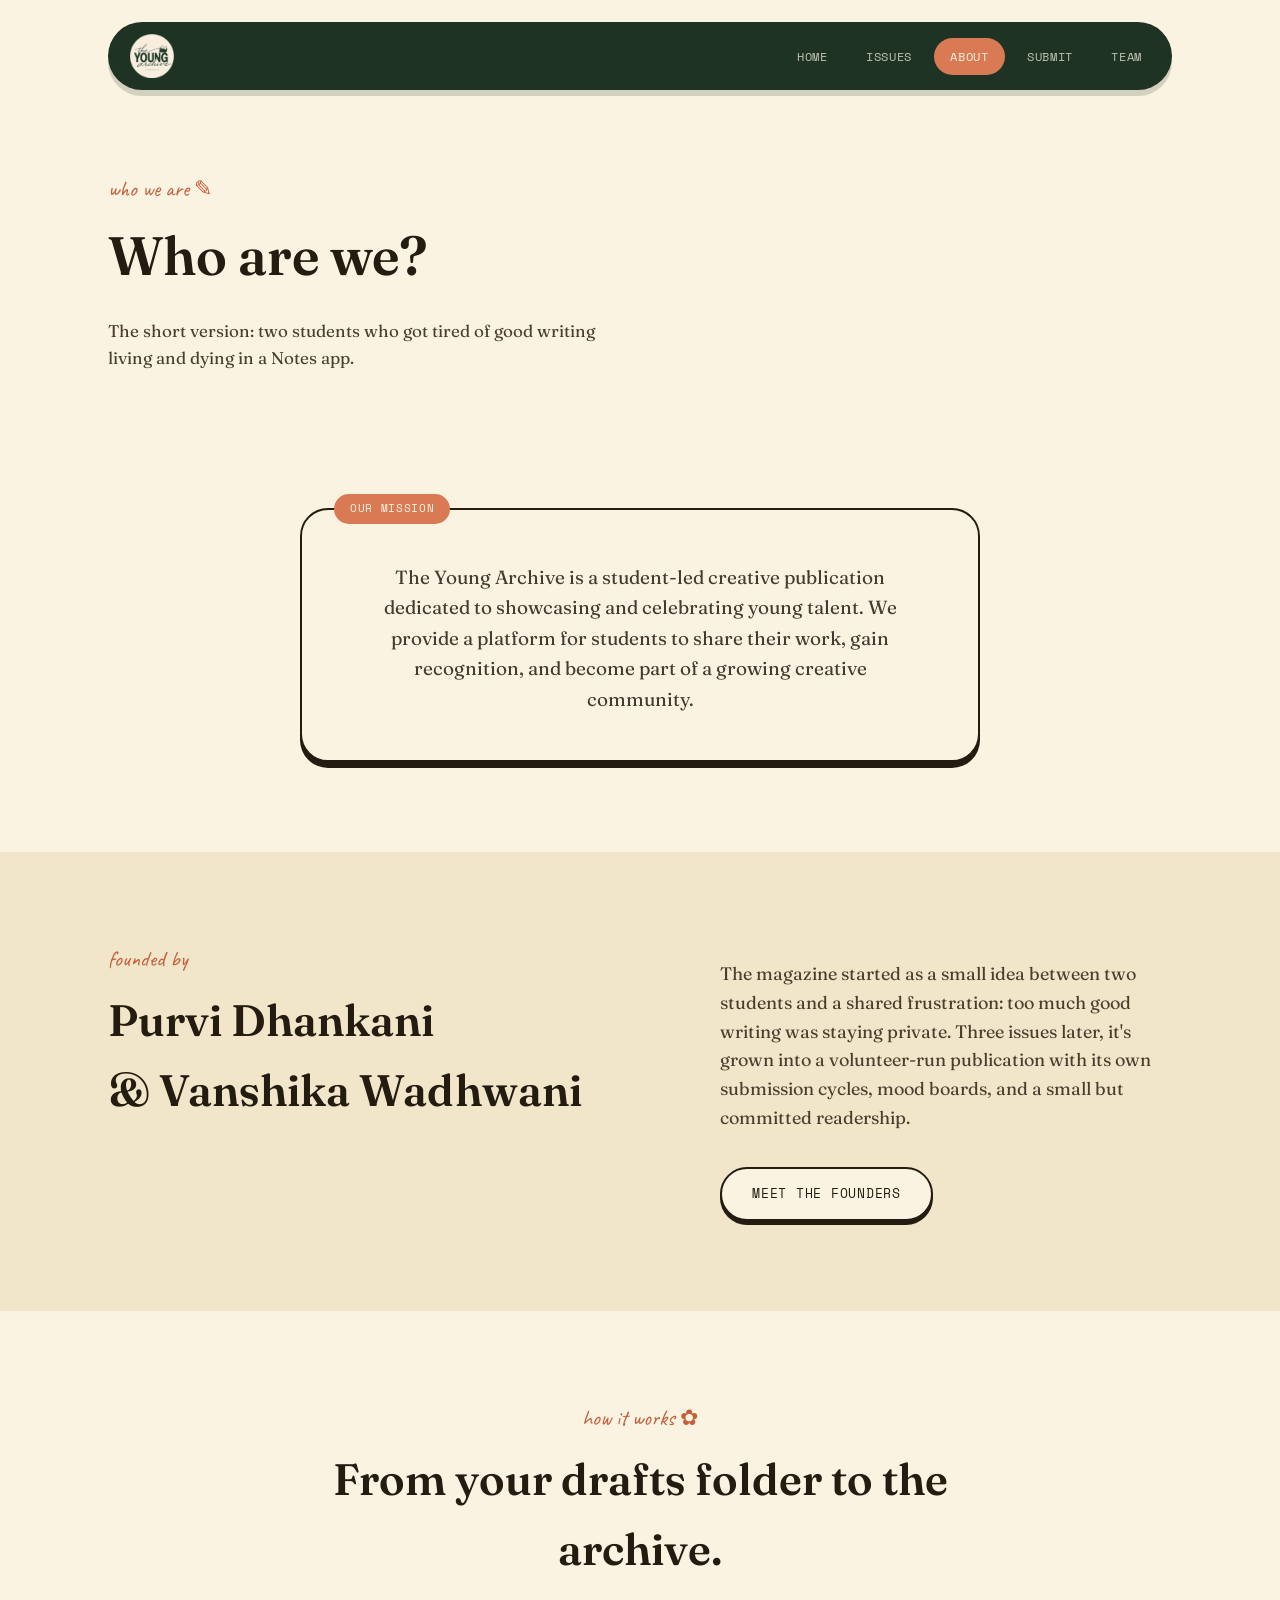
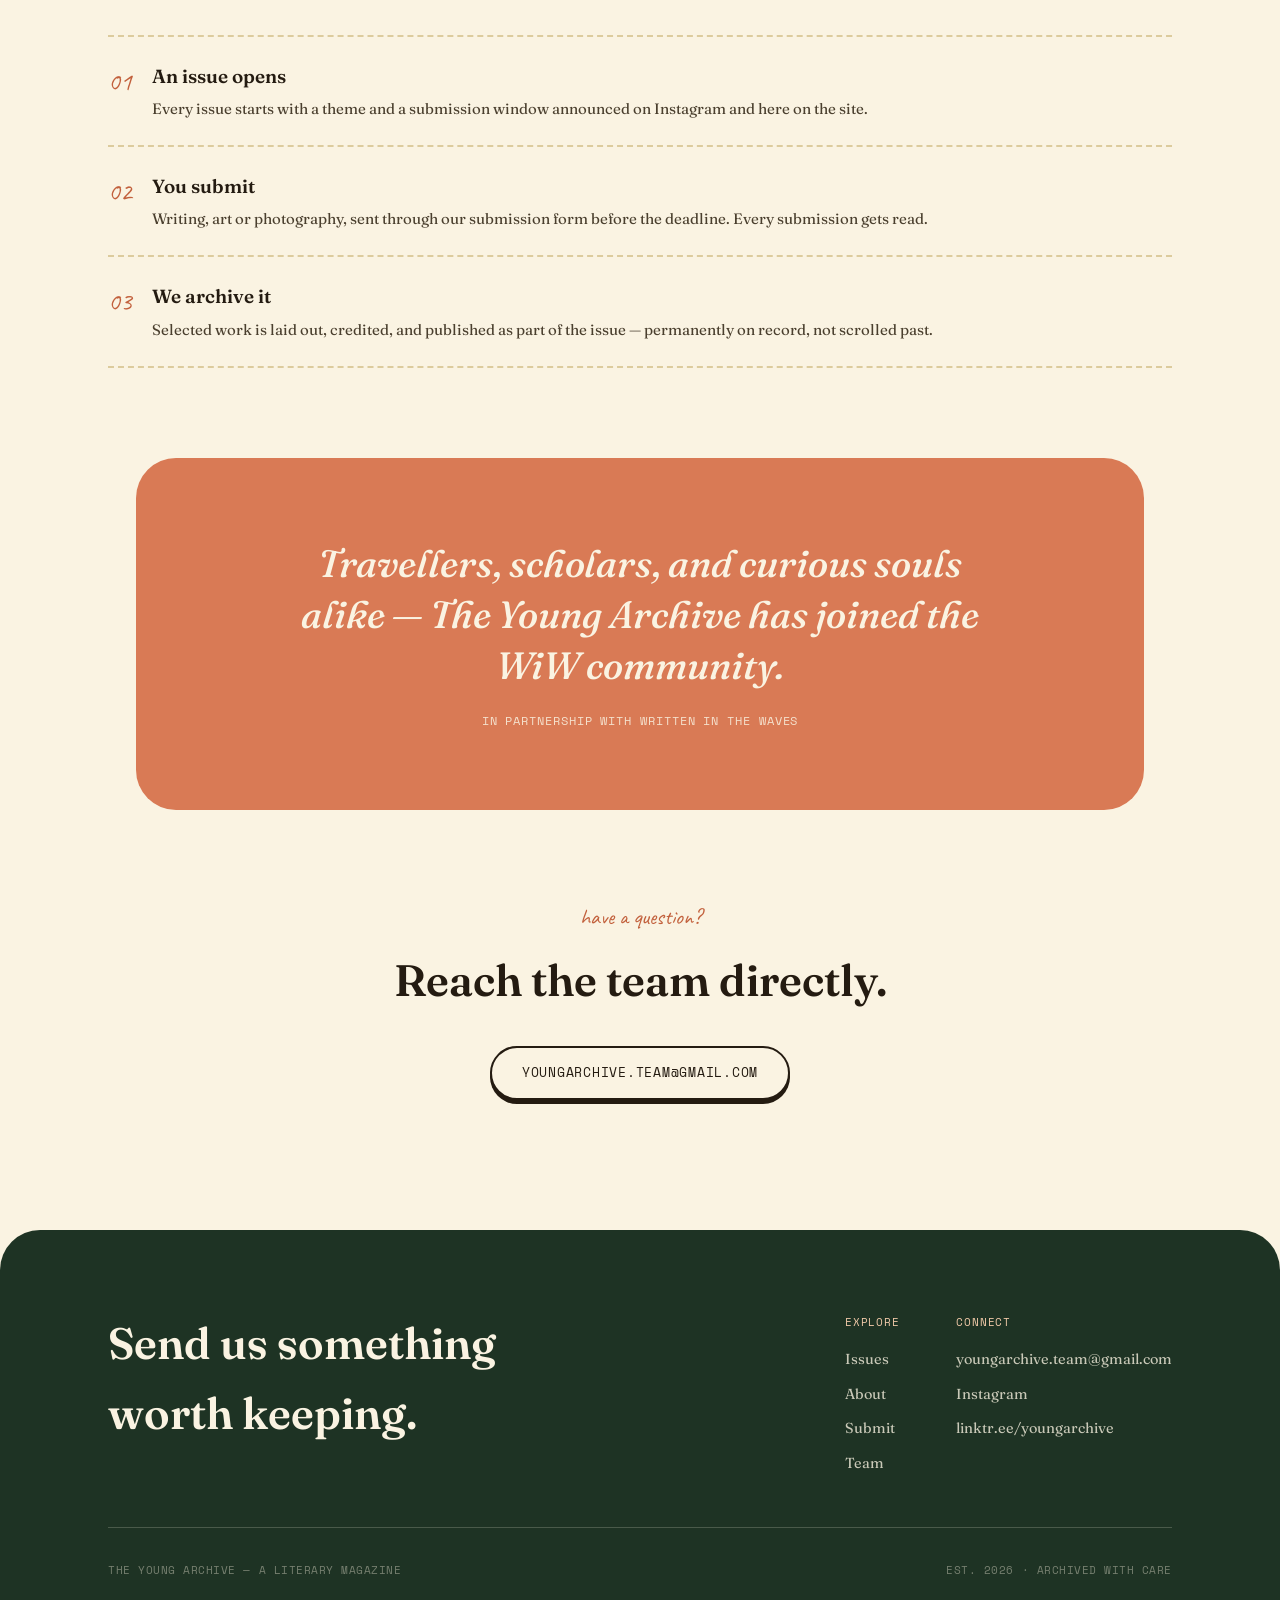
==== about.html @ 452f3e0f "initial site" ====
<!DOCTYPE html>
<html lang="en">
<head>
<meta charset="UTF-8">
<meta name="viewport" content="width=device-width, initial-scale=1.0">
<title>About — The Young Archive</title>
<meta name="description" content="The Young Archive is a student-led creative publication showcasing young writers, artists and photographers.">
<link rel="stylesheet" href="css/style.css">
</head>
<body>

<nav class="site-nav">
  <div class="wrap">
    <div class="nav-inner">
      <a href="index.html" class="brand"><img src="images/logo.png" alt="The Young Archive" class="logo-mark"></a>
      <ul class="nav-links">
        <li><a href="index.html">Home</a></li>
        <li><a href="issues.html">Issues</a></li>
        <li><a href="about.html" aria-current="page">About</a></li>
        <li><a href="submit.html">Submit</a></li>
        <li><a href="team.html">Team</a></li>
      </ul>
    </div>
  </div>
</nav>

<header class="page-hero">
  <div class="wrap">
    <span class="eyebrow">who we are ✎</span>
    <h1>Who are we?</h1>
    <p>The short version: two students who got tired of good writing living and dying in a Notes app.</p>
  </div>
</header>

<section class="section reveal">
  <div class="wrap">
    <div class="case-box light center" style="max-width:680px; margin:0 auto;">
      <span class="tab">our mission</span>
      <p style="font-size:19px; color:var(--ink); max-width:560px; margin:6px auto 0;">The Young Archive is a student-led creative publication dedicated to showcasing and celebrating young talent. We provide a platform for students to share their work, gain recognition, and become part of a growing creative community.</p>
    </div>
  </div>
</section>

<section class="section deep reveal">
  <div class="wrap">
    <div class="two-col">
      <div>
        <span class="eyebrow">founded by</span>
        <h2>Purvi Dhankani<br>&amp; Vanshika Wadhwani</h2>
      </div>
      <div>
        <p style="font-size:18px;">The magazine started as a small idea between two students and a shared frustration: too much good writing was staying private. Three issues later, it's grown into a volunteer-run publication with its own submission cycles, mood boards, and a small but committed readership.</p>
        <a href="team.html" class="btn" style="margin-top:16px;">Meet the founders</a>
      </div>
    </div>
  </div>
</section>

<section class="section reveal">
  <div class="wrap">
    <div class="section-head">
      <span class="eyebrow">how it works ✿</span>
      <h2>From your drafts folder to the archive.</h2>
    </div>
    <ol class="num-list">
      <li>
        <span class="n">01</span>
        <div><h3>An issue opens</h3><p>Every issue starts with a theme and a submission window announced on Instagram and here on the site.</p></div>
      </li>
      <li>
        <span class="n">02</span>
        <div><h3>You submit</h3><p>Writing, art or photography, sent through our submission form before the deadline. Every submission gets read.</p></div>
      </li>
      <li>
        <span class="n">03</span>
        <div><h3>We archive it</h3><p>Selected work is laid out, credited, and published as part of the issue — permanently on record, not scrolled past.</p></div>
      </li>
    </ol>
  </div>
</section>

<section class="wrap reveal">
  <div class="pull-quote">
    <blockquote>Travellers, scholars, and curious souls alike — The Young Archive has joined the WiW community.</blockquote>
    <cite>In partnership with Written in the Waves</cite>
  </div>
</section>

<section class="section center reveal">
  <div class="wrap">
    <span class="eyebrow">have a question?</span>
    <h2 style="margin-top:10px;">Reach the team directly.</h2>
    <div style="margin-top:30px;">
      <a href="mailto:youngarchive.team@gmail.com" class="btn">youngarchive.team@gmail.com</a>
    </div>
  </div>
</section>

<footer class="site-footer">
  <div class="wrap">
    <div class="footer-top">
      <h2>Send us something worth keeping.</h2>
      <div class="footer-links">
        <div>
          <h4>Explore</h4>
          <ul>
            <li><a href="issues.html">Issues</a></li>
            <li><a href="about.html">About</a></li>
            <li><a href="submit.html">Submit</a></li>
            <li><a href="team.html">Team</a></li>
          </ul>
        </div>
        <div>
          <h4>Connect</h4>
          <ul>
            <li><a href="mailto:youngarchive.team@gmail.com">youngarchive.team@gmail.com</a></li>
            <li><a href="https://www.instagram.com/the.young.archive/" target="_blank" rel="noopener">Instagram</a></li>
            <li><a href="https://linktr.ee/youngarchive" target="_blank" rel="noopener">linktr.ee/youngarchive</a></li>
          </ul>
        </div>
      </div>
    </div>
    <hr class="rule on-dark">
    <div class="footer-bottom">
      <span>The Young Archive — a literary magazine</span>
      <span>Est. 2026 · Archived with care</span>
    </div>
  </div>
</footer>

<script src="js/script.js"></script>
</body>
</html>
---- css/style.css ----
@import url('https://fonts.googleapis.com/css2?family=Fraunces:ital,opsz,wght@0,9..144,400;0,9..144,500;0,9..144,600;0,9..144,700;1,9..144,500&family=Caveat:wght@600;700&family=Space+Mono:wght@400;700&display=swap');

:root {
  --ink: #241b11;
  --ink-soft: #4a3f2e;
  --cream: #faf3e2;
  --cream-2: #f1e6c9;
  --archive-green: #1e3324;
  --archive-green-2: #2a4633;
  --coral: #d97a55;
  --coral-deep: #c2603c;
  --gold: #b58a45;
  --line: #dccb9d;

  --display: 'Fraunces', serif;
  --script: 'Caveat', cursive;
  --mono: 'Space Mono', monospace;
}

* { box-sizing: border-box; }
html { scroll-behavior: smooth; }
@media (prefers-reduced-motion: reduce) {
  html { scroll-behavior: auto; }
  *, *::before, *::after { animation-duration: 0.001ms !important; animation-iteration-count: 1 !important; transition-duration: 0.001ms !important; }
}
body {
  margin: 0;
  background: var(--cream);
  color: var(--ink);
  font-family: var(--display);
  font-weight: 400;
  line-height: 1.6;
  -webkit-font-smoothing: antialiased;
}
.wrap { max-width: 1120px; margin: 0 auto; padding: 0 28px; }
a { color: inherit; text-decoration: none; }

/* ---------- nav ---------- */
.site-nav { padding: 22px 0; }
.nav-inner {
  background: var(--archive-green);
  border-radius: 999px;
  padding: 12px 14px 12px 22px;
  display: flex;
  align-items: center;
  justify-content: space-between;
  box-shadow: 0 6px 0 rgba(30,51,36,0.18);
}
.brand { display: flex; align-items: center; gap: 10px; font-family: var(--display); font-weight: 600; font-size: 19px; color: var(--cream); }
.logo-mark { width: 44px; height: 44px; flex: none; }
.nav-links { display: flex; gap: 6px; list-style: none; margin: 0; padding: 0; }
.nav-links a {
  font-family: var(--mono); font-size: 12px; letter-spacing: 0.06em; text-transform: uppercase;
  color: rgba(250,243,226,0.75); padding: 10px 16px; border-radius: 999px; transition: background 0.2s ease, color 0.2s ease;
}
.nav-links a:hover, .nav-links a[aria-current="page"] { background: var(--coral); color: var(--cream); }

/* ---------- pill buttons ---------- */
.btn {
  display: inline-flex; align-items: center; gap: 8px;
  font-family: var(--mono); font-size: 12.5px; letter-spacing: 0.06em; text-transform: uppercase;
  padding: 15px 30px; border-radius: 999px; border: 2px solid var(--ink); color: var(--ink);
  background: var(--cream); transition: transform 0.15s ease, box-shadow 0.15s ease;
  box-shadow: 0 4px 0 var(--ink);
}
.btn:hover { transform: translateY(2px); box-shadow: 0 2px 0 var(--ink); }
.btn.coral { background: var(--coral); border-color: var(--coral-deep); color: var(--cream); box-shadow: 0 4px 0 var(--coral-deep); }
.btn.green { background: var(--archive-green); border-color: var(--archive-green); color: var(--cream); box-shadow: 0 4px 0 #0f1c14; }

/* ---------- hero ---------- */
.hero { padding: 50px 0 90px; position: relative; overflow: hidden; }
.hero-grid { display: grid; grid-template-columns: 1fr 1fr; gap: 40px; align-items: center; }
@media (max-width: 880px) { .hero-grid { grid-template-columns: 1fr; } }
.hero .kicker { font-family: var(--script); font-size: 26px; color: var(--coral-deep); transform: rotate(-2deg); display: inline-block; margin-bottom: 6px; }
.hero h1 { font-size: clamp(40px, 6vw, 66px); line-height: 1.05; font-weight: 600; margin: 0 0 20px; }
.hero h1 em { font-style: italic; color: var(--archive-green); }
.hero p.sub { font-size: 18px; color: var(--ink-soft); max-width: 440px; margin-bottom: 32px; }
.hero-actions { display: flex; gap: 14px; flex-wrap: wrap; }
.stamp-note {
  margin-top: 34px; display: inline-flex; align-items: center; gap: 10px;
  font-family: var(--mono); font-size: 12px; color: var(--ink-soft);
}
.stamp-note .dot { width: 8px; height: 8px; border-radius: 50%; background: var(--coral); }

/* ---------- illustration ---------- */
.illus-wrap { position: relative; }
.illus-wrap svg { width: 100%; height: auto; }
.floaty { position: absolute; }
.f1 { top: 6%; right: 4%; }
.f2 { bottom: 10%; left: 0%; }

/* ---------- category strip ---------- */
.strip { background: var(--cream-2); padding: 20px 0; border-top: 2px solid var(--ink); border-bottom: 2px solid var(--ink); }
.strip .wrap { display: flex; gap: 40px; align-items: center; justify-content: center; flex-wrap: wrap; font-family: var(--mono); font-size: 12.5px; letter-spacing: 0.08em; text-transform: uppercase; color: var(--ink-soft); }
.strip strong { color: var(--coral-deep); font-family: var(--display); font-style: italic; font-weight: 500; }

/* ---------- section basics (reused/simplified from v1) ---------- */
.section { padding: 90px 0; }
.section.deep { background: var(--cream-2); }
.section.dark { background: var(--archive-green); color: var(--cream); }
.section-head { max-width: 620px; margin: 0 auto 50px; text-align: center; }
.eyebrow { font-family: var(--script); font-size: 22px; color: var(--coral-deep); }
h2 { font-size: clamp(30px, 4.5vw, 44px); font-weight: 600; margin: 8px 0 0; }
p { color: var(--ink-soft); }

.card-grid { display: grid; grid-template-columns: repeat(3,1fr); gap: 26px; }
@media (max-width: 880px) { .card-grid { grid-template-columns: 1fr; } }
.lib-card { background: var(--cream); border: 2px solid var(--ink); border-radius: 24px; padding: 30px 26px; box-shadow: 0 5px 0 var(--ink); transition: transform .15s ease, box-shadow .15s ease; }
.lib-card:hover { transform: translateY(-3px); box-shadow: 0 8px 0 var(--ink); }
.lib-card h3 { font-size: 21px; margin: 10px 0 8px; font-weight: 600; }
.lib-card p { font-size: 15.5px; margin: 0; }
.lib-card .eyebrow { font-size: 17px; }

/* ---------- page hero (interior pages) ---------- */
.page-hero { padding: 60px 0 30px; }
.page-hero h1 { font-size: clamp(34px, 5.5vw, 54px); font-weight: 600; margin: 6px 0 16px; }
.page-hero p { max-width: 520px; font-size: 17px; }

/* ---------- case box (feature callouts, statements) ---------- */
.case-box {
  position: relative;
  background: var(--archive-green);
  color: var(--cream);
  border-radius: 28px;
  padding: 46px 40px;
  box-shadow: 0 6px 0 #0f1c14;
}
.case-box .tab {
  position: absolute; top: -16px; left: 32px;
  background: var(--coral); color: var(--cream);
  font-family: var(--mono); font-size: 11px; letter-spacing: 0.06em; text-transform: uppercase;
  padding: 6px 16px; border-radius: 999px;
}
.case-box.light { background: var(--cream); color: var(--ink); border: 2px solid var(--ink); box-shadow: 0 6px 0 var(--ink); }
.case-box h3 { font-weight: 600; margin: 6px 0 14px; }
.case-box p { color: inherit; opacity: 0.85; }
@media (max-width: 640px) { .case-box { padding: 34px 24px; } }

/* ---------- issue cards ---------- */
.issue-card {
  background: var(--archive-green-2); color: var(--cream); border-radius: 24px;
  padding: 30px 26px 26px; display: flex; flex-direction: column; min-height: 320px;
  box-shadow: 0 5px 0 #0f1c14; transition: transform .15s ease, box-shadow .15s ease;
}
.issue-card:hover { transform: translateY(-3px); box-shadow: 0 8px 0 #0f1c14; }
.issue-card .top-row { display: flex; justify-content: space-between; align-items: flex-start; margin-bottom: 22px; }
.issue-card .no { font-family: var(--mono); font-size: 11px; letter-spacing: 0.06em; color: #f0c9a8; }
.issue-status { font-family: var(--mono); font-size: 10px; letter-spacing: 0.05em; text-transform: uppercase; padding: 5px 12px; border-radius: 999px; }
.issue-status.open { background: var(--coral); color: var(--cream); }
.issue-status.closed { background: rgba(250,243,226,0.15); color: rgba(250,243,226,0.6); }
.issue-card h3 { font-size: 25px; font-weight: 600; margin: 0 0 6px; }
.issue-card .theme-note { font-family: var(--script); color: #f0c9a8; font-size: 19px; margin-bottom: 12px; }
.issue-card p { color: rgba(250,243,226,0.75); font-size: 15px; flex: 1; }
.issue-card .foot { margin-top: 18px; font-family: var(--mono); font-size: 11px; color: rgba(250,243,226,0.5); display: flex; justify-content: space-between; }

/* ---------- pull quote ---------- */
.pull-quote { padding: 80px 0; background: var(--coral); color: var(--cream); text-align: center; border-radius: 40px; margin: 0 28px; }
.pull-quote blockquote { margin: 0 auto; max-width: 720px; font-family: var(--display); font-style: italic; font-weight: 500; font-size: clamp(24px, 3.6vw, 38px); line-height: 1.35; }
.pull-quote cite { display: block; margin-top: 20px; font-family: var(--mono); font-style: normal; font-size: 11.5px; letter-spacing: 0.08em; text-transform: uppercase; opacity: 0.85; }

/* ---------- tags & lists ---------- */
.tag-row { display: flex; gap: 10px; flex-wrap: wrap; }
.tag { font-family: var(--mono); font-size: 11.5px; letter-spacing: 0.05em; text-transform: uppercase; padding: 7px 15px; border-radius: 999px; background: var(--archive-green); color: var(--cream); }
.two-col { display: grid; grid-template-columns: 1.1fr 0.9fr; gap: 60px; align-items: start; }
@media (max-width: 860px) { .two-col { grid-template-columns: 1fr; gap: 36px; } }
.num-list { list-style: none; margin: 0; padding: 0; display: flex; flex-direction: column; }
.num-list li { display: flex; gap: 20px; padding: 24px 0; border-top: 2px dashed var(--line); }
.num-list li:last-child { border-bottom: 2px dashed var(--line); }
.num-list .n { font-family: var(--script); color: var(--coral-deep); font-size: 26px; }
.num-list h3 { font-size: 19px; margin: 0 0 6px; font-weight: 600; }
.num-list p { font-size: 15px; margin: 0; }

/* ---------- team / people cards ---------- */
.people-grid { display: grid; grid-template-columns: repeat(2,1fr); gap: 30px; }
@media (max-width: 760px) { .people-grid { grid-template-columns: 1fr; } }
.person-card { background: var(--cream); border: 2px solid var(--ink); border-radius: 28px; overflow: hidden; box-shadow: 0 6px 0 var(--ink); }
.person-card .photo { aspect-ratio: 4/3; overflow: hidden; }
.person-card .photo img { width: 100%; height: 100%; object-fit: cover; display: block; }
.person-card .info { padding: 24px 24px 28px; }
.person-card h3 { font-size: 22px; font-weight: 600; margin: 0 0 4px; }
.person-card .role { font-family: var(--mono); font-size: 11.5px; letter-spacing: 0.05em; text-transform: uppercase; color: var(--coral-deep); margin-bottom: 12px; display: block; }
.person-card p { font-size: 15px; }

.role-card { border: 2px solid var(--ink); border-radius: 24px; padding: 28px; display: flex; flex-direction: column; gap: 12px; background: var(--cream); box-shadow: 0 5px 0 var(--ink); transition: transform .15s ease, box-shadow .15s ease; }
.role-card:hover { transform: translateY(-3px); box-shadow: 0 8px 0 var(--ink); }

/* ---------- footer ---------- */
.site-footer { background: var(--archive-green); color: rgba(250,243,226,0.75); padding: 70px 0 30px; margin-top: 40px; border-radius: 40px 40px 0 0; }
.footer-top { display: flex; justify-content: space-between; gap: 40px; flex-wrap: wrap; padding-bottom: 44px; }
.footer-top h2 { color: var(--cream); max-width: 460px; font-weight: 600; }
.footer-links { display: flex; gap: 56px; flex-wrap: wrap; }
.footer-links h4 { font-family: var(--mono); font-size: 11px; letter-spacing: 0.08em; text-transform: uppercase; color: #f0c9a8; margin-bottom: 14px; font-weight: 400; }
.footer-links ul { list-style: none; margin: 0; padding: 0; display: flex; flex-direction: column; gap: 9px; }
.footer-links a { text-decoration: none; font-size: 14.5px; color: rgba(250,243,226,0.78); }
.footer-links a:hover { color: #f0c9a8; }
.rule.on-dark { border: none; border-top: 1px solid rgba(250,243,226,0.2); }
.footer-bottom { display: flex; justify-content: space-between; align-items: center; gap: 12px; flex-wrap: wrap; padding-top: 26px; font-family: var(--mono); font-size: 10.5px; letter-spacing: 0.05em; text-transform: uppercase; color: rgba(250,243,226,0.4); }

/* ---------- utility ---------- */
.section.tight { padding: 50px 0; }
.center { text-align: center; }

/* ============================================================
   COZY ANIMATION LAYER
   ============================================================ */

/* ---------- scroll reveal ---------- */
.reveal { opacity: 0; transform: translateY(20px); transition: opacity 0.7s ease, transform 0.7s ease; }
.reveal.in { opacity: 1; transform: translateY(0); }

/* ---------- page load fade for hero ---------- */
@keyframes riseIn { from { opacity: 0; transform: translateY(16px); } to { opacity: 1; transform: translateY(0); } }
.hero-grid > div:first-child { animation: riseIn 0.8s ease both; }
.hero-grid > div:first-child .kicker { animation: riseIn 0.6s ease both 0.05s; }
.hero-grid > div:first-child h1 { animation: riseIn 0.7s ease both 0.12s; }
.hero-grid > div:first-child p.sub { animation: riseIn 0.7s ease both 0.2s; }
.hero-grid > div:first-child .hero-actions { animation: riseIn 0.7s ease both 0.28s; }
.hero-grid > div:first-child .stamp-note { animation: riseIn 0.7s ease both 0.36s; }
.illus-wrap { animation: riseIn 0.9s ease both 0.15s; }

/* ---------- floating doodles in hero illustration ---------- */
@keyframes bobRotate { 0%, 100% { transform: translateY(0) rotate(0deg); } 50% { transform: translateY(-10px) rotate(4deg); } }
@keyframes bobPlain { 0%, 100% { transform: translateY(0); } 50% { transform: translateY(8px); } }
@keyframes bobTiny { 0%, 100% { transform: translateY(0) scale(1); } 50% { transform: translateY(-5px) scale(1.08); } }
@keyframes sway { 0%, 100% { transform: rotate(-4deg); } 50% { transform: rotate(4deg); } }

.illus-wrap svg .bob-slow { animation: bobRotate 5.5s ease-in-out infinite; transform-box: fill-box; transform-origin: center; }
.illus-wrap svg .bob-fast { animation: bobTiny 3.2s ease-in-out infinite; transform-box: fill-box; transform-origin: center; }
.illus-wrap svg .bob-med { animation: bobPlain 4.2s ease-in-out infinite; transform-box: fill-box; transform-origin: center; }
.illus-wrap svg .sway-slow { animation: sway 4.8s ease-in-out infinite; transform-box: fill-box; transform-origin: 260px 250px; }

/* ---------- logo wiggle on hover ---------- */
.logo-mark { transition: transform 0.35s cubic-bezier(.34,1.56,.64,1); }
.brand:hover .logo-mark { transform: rotate(-10deg) scale(1.08); }

/* ---------- pulsing "open now" dot ---------- */
@keyframes pulseDot {
  0% { transform: scale(1); box-shadow: 0 0 0 0 rgba(217,122,85,0.55); }
  70% { transform: scale(1); box-shadow: 0 0 0 8px rgba(217,122,85,0); }
  100% { transform: scale(1); box-shadow: 0 0 0 0 rgba(217,122,85,0); }
}
.stamp-note .dot { animation: pulseDot 1.8s ease-out infinite; }

/* ---------- tactile buttons ---------- */
.btn { transition: transform 0.15s ease, box-shadow 0.15s ease; }
.btn:active { transform: translateY(4px); box-shadow: 0 0 0 var(--ink); }
.btn.coral:active { box-shadow: 0 0 0 var(--coral-deep); }
.btn.green:active { box-shadow: 0 0 0 #0f1c14; }

/* ---------- card wiggle on hover (slightly randomized via nth-child) ---------- */
.lib-card, .issue-card, .role-card, .person-card {
  transition: transform 0.25s cubic-bezier(.34,1.56,.64,1), box-shadow 0.25s ease;
}
.lib-card:hover { transform: translateY(-5px) rotate(-1deg); }
.card-grid > .lib-card:nth-child(2):hover,
.card-grid > .issue-card:nth-child(2):hover { transform: translateY(-5px) rotate(1deg); }
.card-grid > .lib-card:nth-child(3):hover,
.card-grid > .issue-card:nth-child(3):hover { transform: translateY(-5px) rotate(-1.4deg); }
.issue-card:hover { transform: translateY(-5px) rotate(1.2deg); }
.role-card:hover { transform: translateY(-5px) rotate(-1deg); }
.person-card:hover { transform: translateY(-6px) rotate(0.6deg); }

/* photo zoom on team card hover */
.person-card .photo img { transition: transform 0.5s ease; }
.person-card:hover .photo img { transform: scale(1.06); }

/* ---------- tag pill hover ---------- */
.tag { transition: transform 0.2s ease, background 0.2s ease; display: inline-block; }
.tag:hover { transform: translateY(-3px) rotate(-3deg); background: var(--coral); }

/* ---------- nav link underline-ish playful hover ---------- */
.nav-links a { transition: background 0.25s ease, color 0.25s ease, transform 0.2s ease; }
.nav-links a:hover { transform: translateY(-2px); }

/* ---------- footer heading subtle hover on links ---------- */
.footer-links a { transition: color 0.2s ease, padding-left 0.2s ease; }
.footer-links a:hover { padding-left: 4px; }

/* ---------- case-box tab wiggle ---------- */
.case-box .tab { transition: transform 0.2s ease; }
.case-box:hover .tab { transform: rotate(-3deg) scale(1.05); }

/* ---------- eyebrow underline draw-in on section-head ---------- */
.eyebrow { position: relative; }
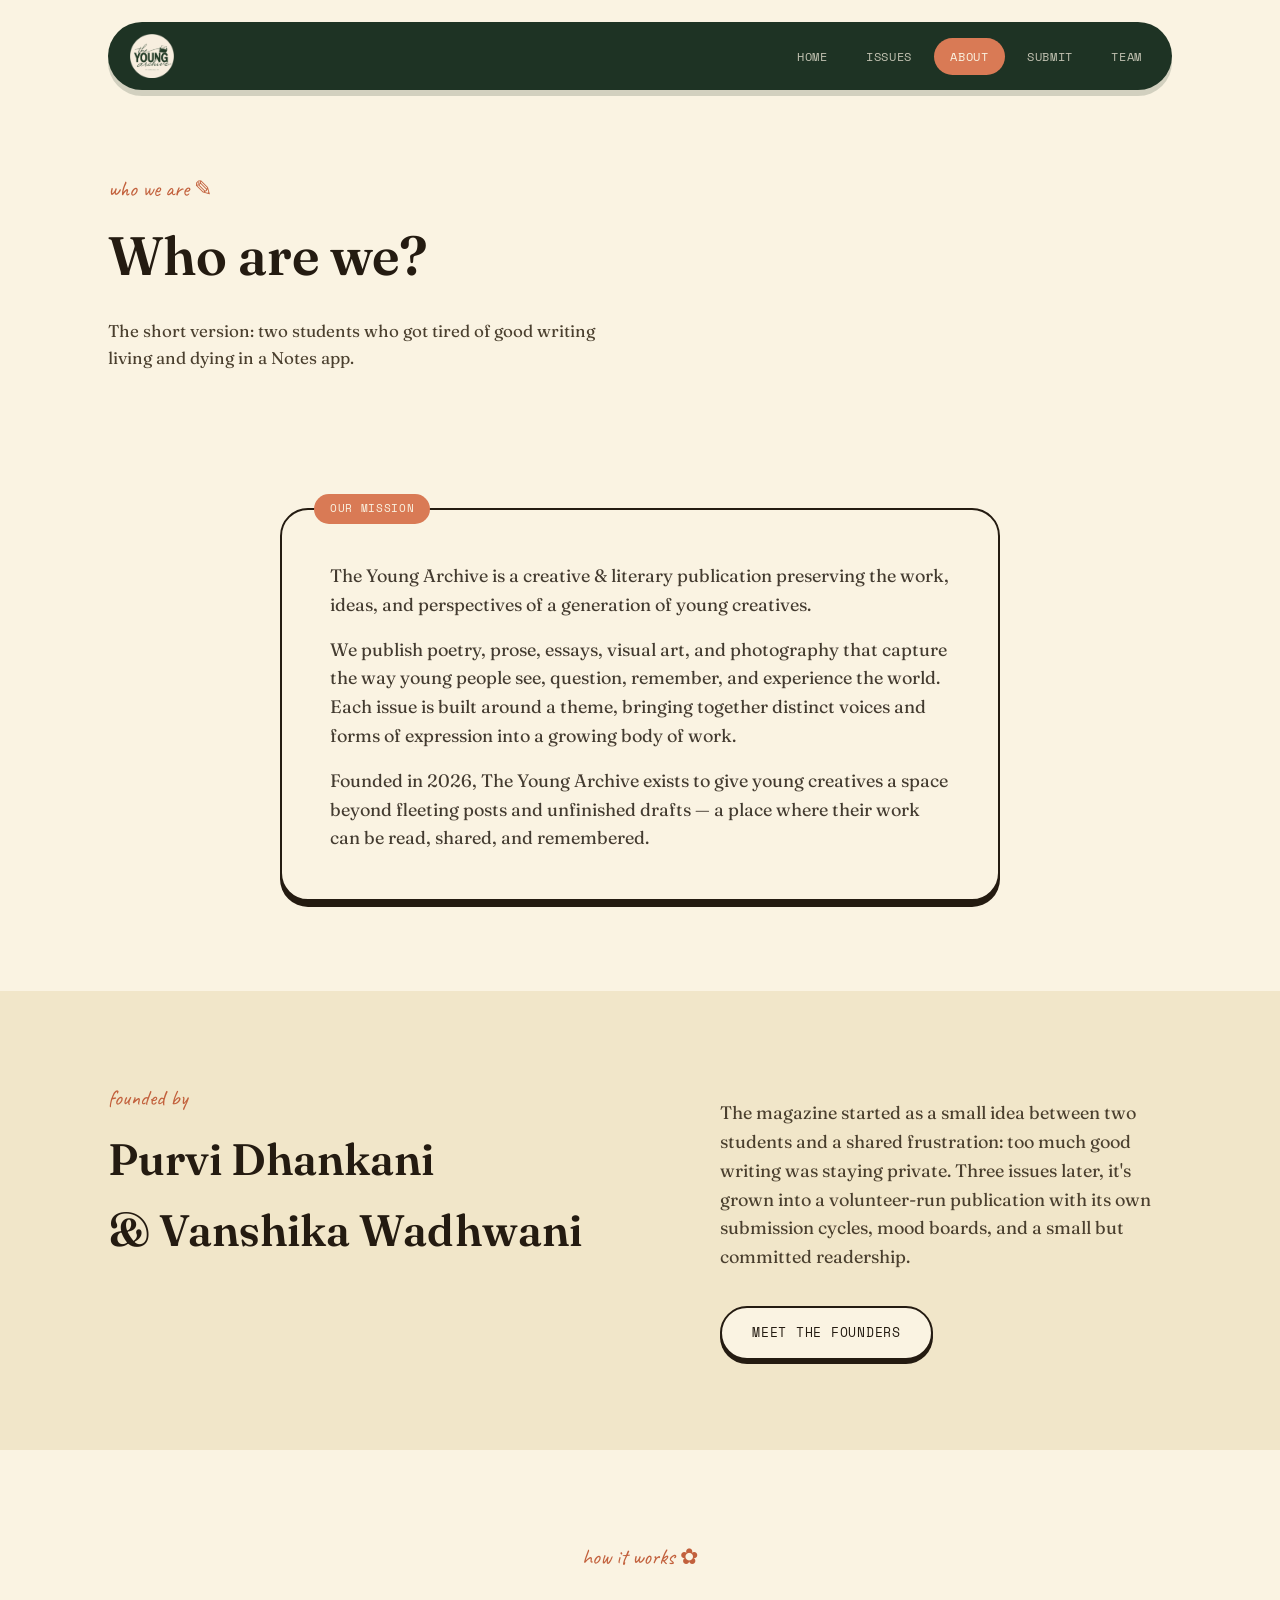
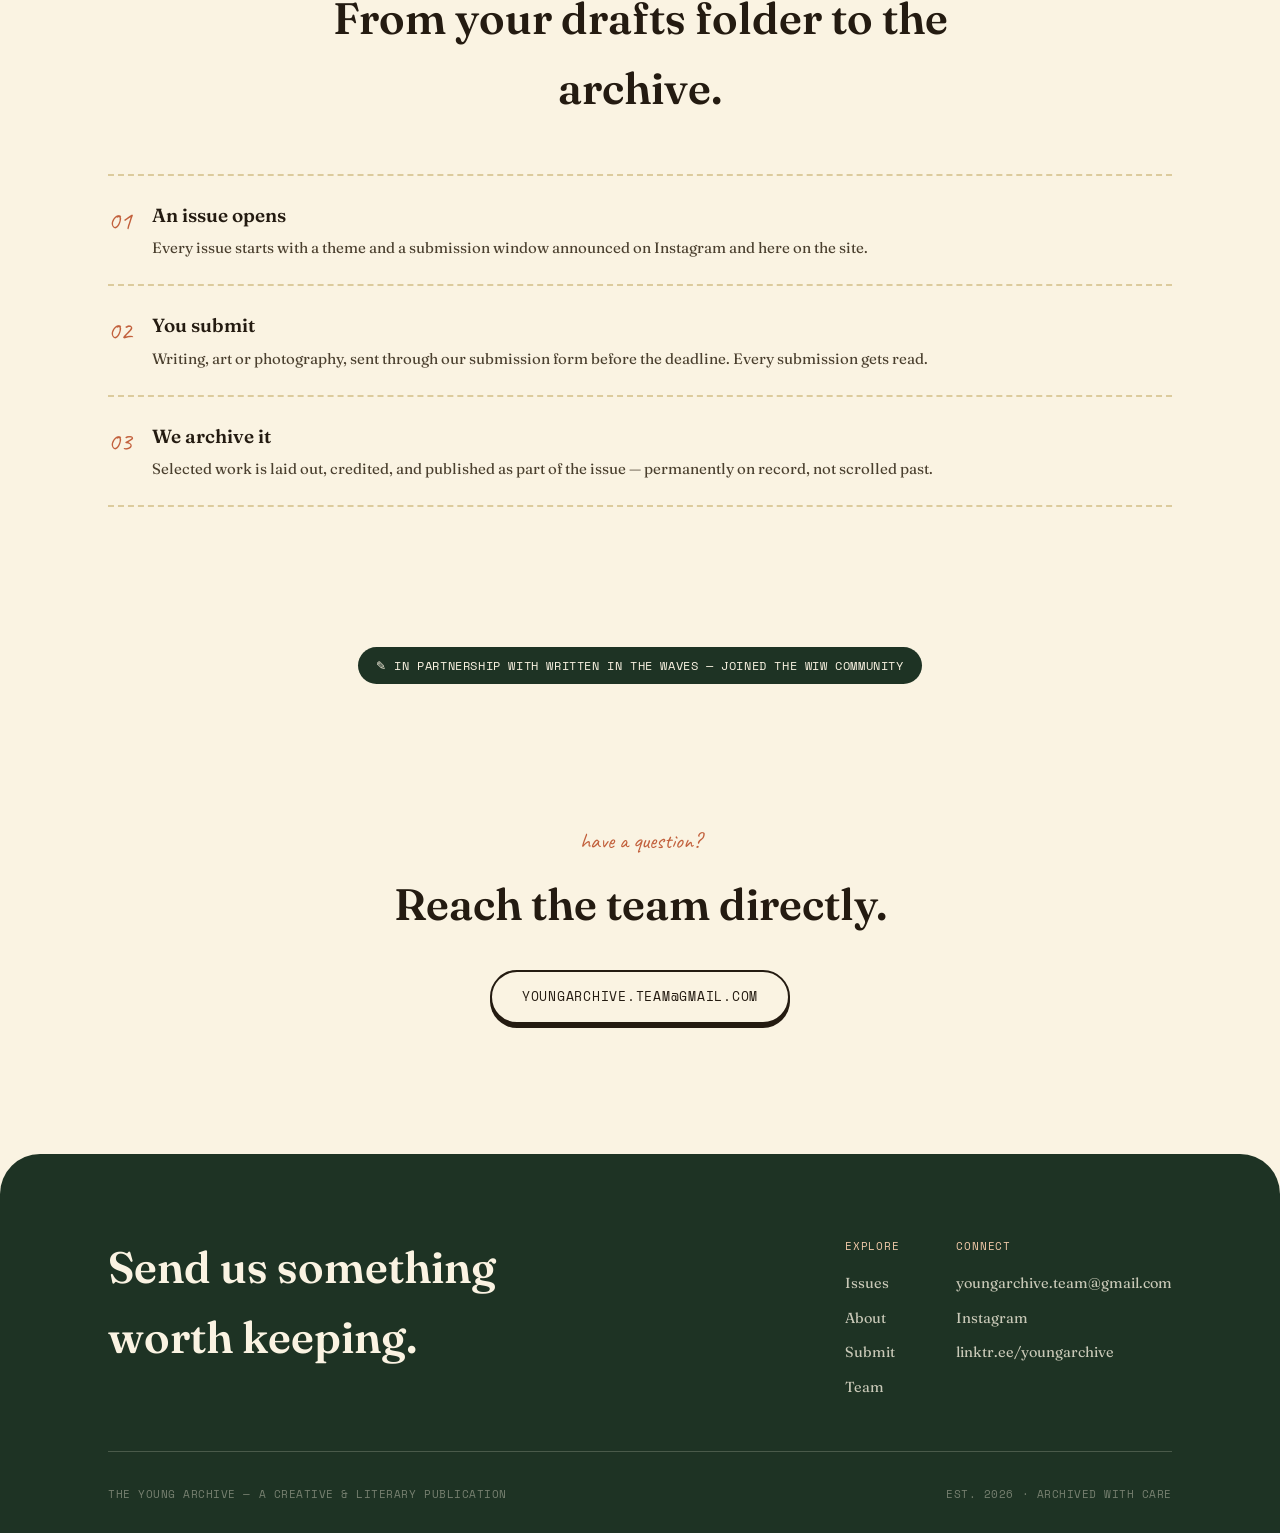
==== commit 803e80b7: "Updates #2" ====
--- a/about.html
+++ b/about.html
@@ -4,7 +4,7 @@
 <meta charset="UTF-8">
 <meta name="viewport" content="width=device-width, initial-scale=1.0">
 <title>About — The Young Archive</title>
-<meta name="description" content="The Young Archive is a student-led creative publication showcasing young writers, artists and photographers.">
+<meta name="description" content="The Young Archive is a creative & literary publication showcasing young writers, artists and photographers.">
 <link rel="stylesheet" href="css/style.css">
 </head>
 <body>
@@ -34,9 +34,11 @@
 
 <section class="section reveal">
   <div class="wrap">
-    <div class="case-box light center" style="max-width:680px; margin:0 auto;">
+    <div class="case-box light center" style="max-width:720px; margin:0 auto;">
       <span class="tab">our mission</span>
-      <p style="font-size:19px; color:var(--ink); max-width:560px; margin:6px auto 0;">The Young Archive is a student-led creative publication dedicated to showcasing and celebrating young talent. We provide a platform for students to share their work, gain recognition, and become part of a growing creative community.</p>
+      <p style="font-size:18px; color:var(--ink); max-width:620px; margin:6px auto 0; text-align:left;">The Young Archive is a creative &amp; literary publication preserving the work, ideas, and perspectives of a generation of young creatives.</p>
+      <p style="font-size:18px; color:var(--ink); max-width:620px; margin:16px auto 0; text-align:left;">We publish poetry, prose, essays, visual art, and photography that capture the way young people see, question, remember, and experience the world. Each issue is built around a theme, bringing together distinct voices and forms of expression into a growing body of work.</p>
+      <p style="font-size:18px; color:var(--ink); max-width:620px; margin:16px auto 0; text-align:left;">Founded in 2026, The Young Archive exists to give young creatives a space beyond fleeting posts and unfinished drafts — a place where their work can be read, shared, and remembered.</p>
     </div>
   </div>
 </section>
@@ -79,10 +81,9 @@
   </div>
 </section>
 
-<section class="wrap reveal">
-  <div class="pull-quote">
-    <blockquote>Travellers, scholars, and curious souls alike — The Young Archive has joined the WiW community.</blockquote>
-    <cite>In partnership with Written in the Waves</cite>
+<section class="section tight reveal">
+  <div class="wrap center">
+    <span class="tag" style="font-size:12px; padding:9px 18px;">✎ In partnership with Written in the Waves — joined the WiW community</span>
   </div>
 </section>
 
@@ -122,7 +123,7 @@
     </div>
     <hr class="rule on-dark">
     <div class="footer-bottom">
-      <span>The Young Archive — a literary magazine</span>
+      <span>The Young Archive — a creative & literary publication</span>
       <span>Est. 2026 · Archived with care</span>
     </div>
   </div>
--- a/css/style.css
+++ b/css/style.css
@@ -282,3 +282,30 @@
 
 /* ---------- eyebrow underline draw-in on section-head ---------- */
 .eyebrow { position: relative; }
+
+/* ---------- cover tiles (homepage issues gallery) ---------- */
+.cover-grid { display: grid; grid-template-columns: repeat(3, 1fr); gap: 26px; }
+@media (max-width: 880px) { .cover-grid { grid-template-columns: 1fr; } }
+.cover-tile {
+  display: block; text-decoration: none; color: var(--cream);
+  aspect-ratio: 3/4; border-radius: 22px; padding: 26px;
+  display: flex; flex-direction: column; justify-content: space-between;
+  box-shadow: 0 6px 0 #0f1c14; position: relative; overflow: hidden;
+  transition: transform 0.25s cubic-bezier(.34,1.56,.64,1), box-shadow 0.25s ease;
+}
+.cover-tile:hover { transform: translateY(-6px) rotate(-1.2deg); box-shadow: 0 10px 0 #0f1c14; }
+.cover-tile.c1 { background: linear-gradient(160deg, #2a4633, #1e3324); }
+.cover-tile.c2 { background: linear-gradient(160deg, #35291f, #1e3324); }
+.cover-tile.c3 { background: linear-gradient(160deg, #4a2f24, #1e3324); }
+.cover-tile .arch-no { font-family: var(--mono); font-size: 11px; letter-spacing: 0.08em; text-transform: uppercase; opacity: 0.7; }
+.cover-tile .cover-title { font-family: var(--display); font-weight: 600; font-size: clamp(26px, 4vw, 34px); line-height: 1.05; }
+.cover-tile .cover-theme { font-family: var(--script); font-size: 18px; color: #f0c9a8; }
+.cover-tile .read-tag { font-family: var(--mono); font-size: 11px; letter-spacing: 0.06em; text-transform: uppercase; background: rgba(250,243,226,0.14); padding: 8px 14px; border-radius: 999px; align-self: flex-start; }
+
+/* ---------- issue card cover thumbnail (issues.html) ---------- */
+.issue-card .cover-thumb {
+  width: 100%; aspect-ratio: 3/4; border-radius: 16px; margin-bottom: 18px;
+  background-size: cover; background-position: center; position: relative;
+}
+.issue-card .foot a { color: #f0c9a8; text-decoration: none; }
+.issue-card .foot a:hover { text-decoration: underline; }
